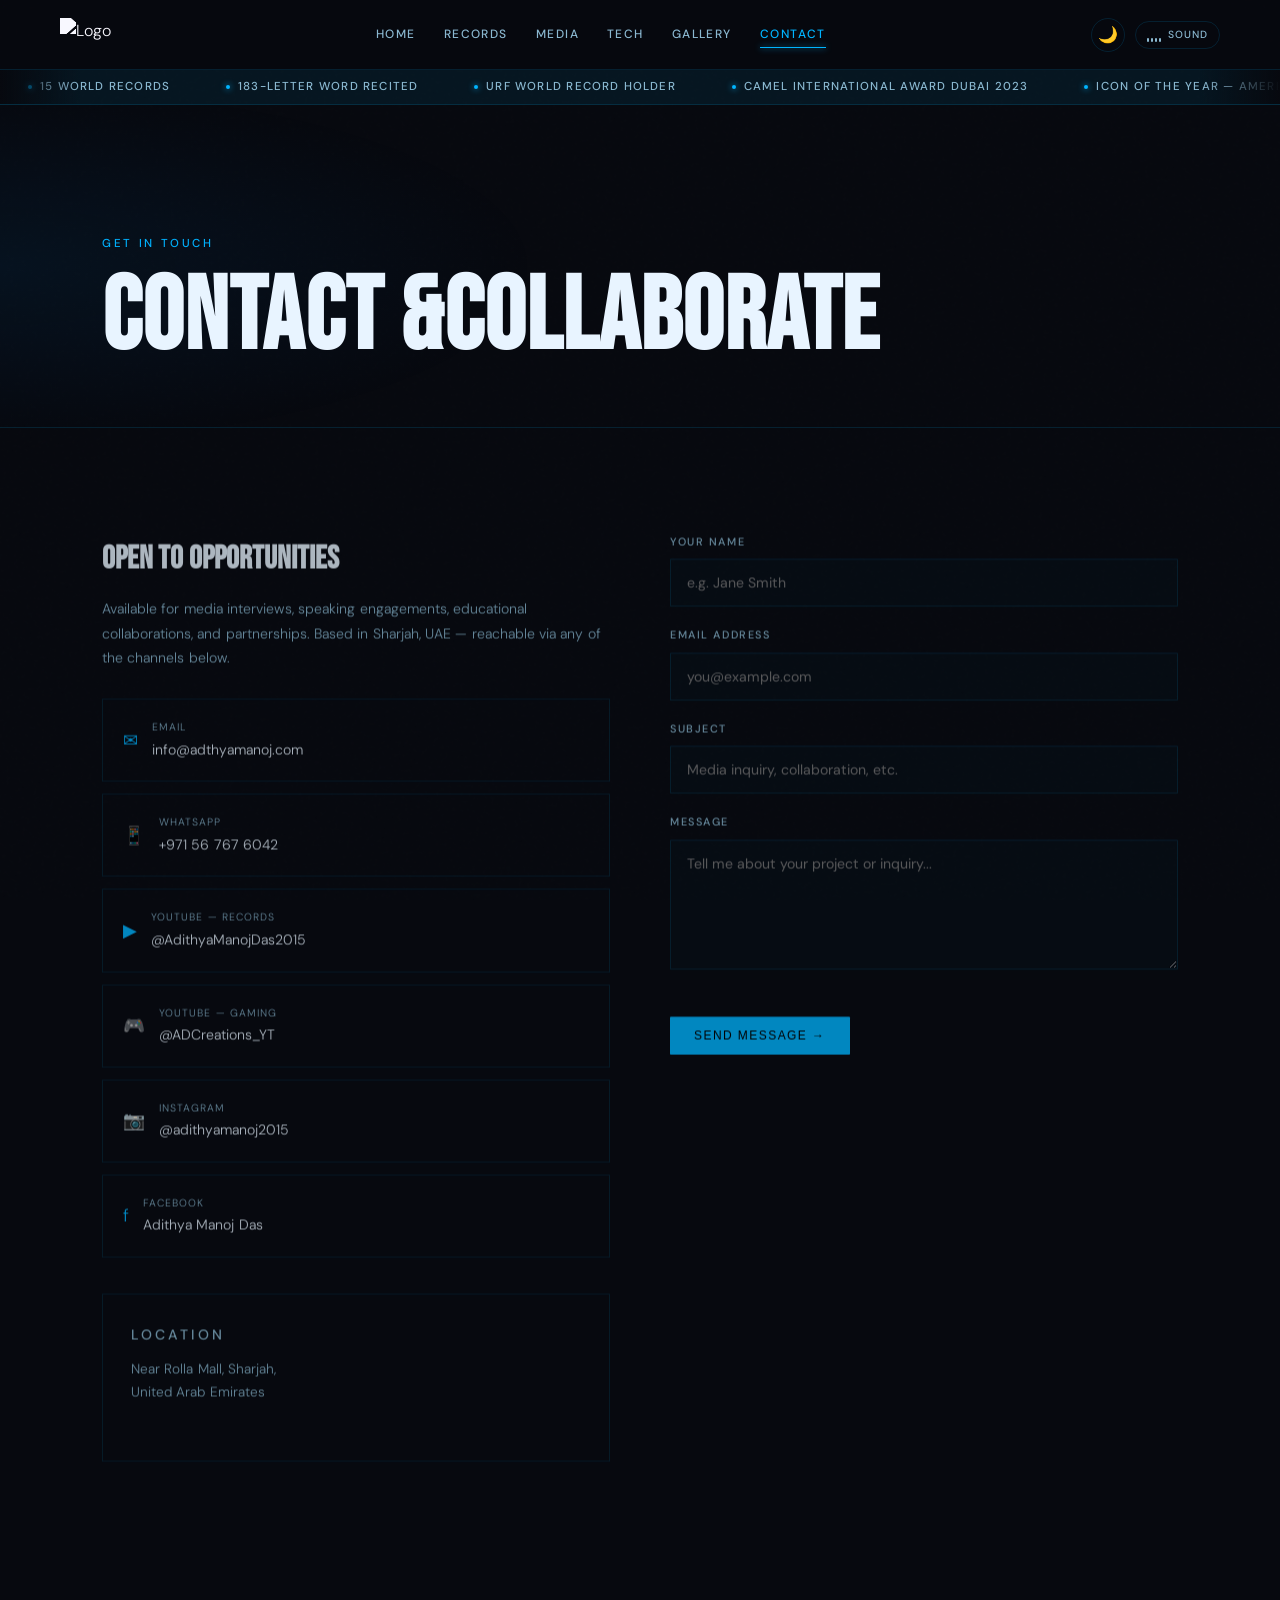
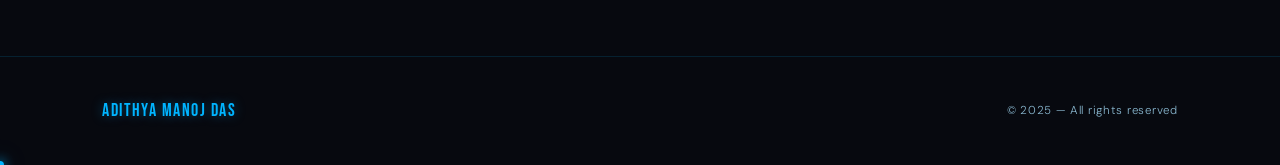
==== contact.html @ e0ce887c "Add files via upload" ====
<!DOCTYPE html>
<html lang="en">
<head>
  <meta charset="UTF-8">
  <meta name="viewport" content="width=device-width, initial-scale=1.0">
  <title>Contact | Adithya Manoj Das</title>
  <link rel="stylesheet" href="style.css">
</head>
<body>

<div class="page-transition"></div>
<nav class="navbar">
  <a href="index.html" class="logo">
    <img src="https://adithyamanojdas.com/assets/img/logo/logo.svg" alt="Logo">
  </a>
  <div class="nav-links" id="navLinks">
    <a href="index.html">Home</a>
    <a href="records.html">Records</a>
    <a href="media.html">Media</a>
    <a href="tech.html">Tech</a>
    <a href="gallery.html">Gallery</a>
    <a href="contact.html">Contact</a>
  </div>
  <div class="nav-right">
    <button class="theme-btn" id="themeBtn" title="Toggle theme">🌙</button>
    <button class="audio-btn" id="audioBtn" title="Toggle ambient sound">
      <span class="audio-icon">
        <span class="bar"></span><span class="bar"></span>
        <span class="bar"></span><span class="bar"></span>
      </span>
      <span class="audio-label">Sound</span>
    </button>
    <button class="hamburger" id="hamburger" aria-label="Menu">
      <span></span><span></span><span></span>
    </button>
  </div>
</nav>
<div class="page-main">

<div class="page-header">
  <p class="eyebrow">Get in Touch</p>
  <h1>Contact &amp;<br>Collaborate</h1>
</div>

<section class="section">
  <div class="contact-grid">

    <!-- LEFT: INFO -->
    <div class="contact-info reveal">
      <h2>Open to Opportunities</h2>
      <p>
        Available for media interviews, speaking engagements, 
        educational collaborations, and partnerships. Based in Sharjah, UAE — 
        reachable via any of the channels below.
      </p>

      <a href="mailto:info@adthyamanoj.com" class="contact-link">
        <span class="contact-link-icon">✉</span>
        <div>
          <div class="contact-link-label">Email</div>
          <div style="font-size:0.88rem; margin-top:2px;">info@adthyamanoj.com</div>
        </div>
      </a>

      <a href="https://wa.me/971567676042" target="_blank" rel="noopener" class="contact-link">
        <span class="contact-link-icon">📱</span>
        <div>
          <div class="contact-link-label">WhatsApp</div>
          <div style="font-size:0.88rem; margin-top:2px;">+971 56 767 6042</div>
        </div>
      </a>

      <a href="https://youtube.com/@AdithyaManojDas2015" target="_blank" rel="noopener" class="contact-link">
        <span class="contact-link-icon">▶</span>
        <div>
          <div class="contact-link-label">YouTube — Records</div>
          <div style="font-size:0.88rem; margin-top:2px;">@AdithyaManojDas2015</div>
        </div>
      </a>

      <a href="https://youtube.com/@ADCreations_YT" target="_blank" rel="noopener" class="contact-link">
        <span class="contact-link-icon">🎮</span>
        <div>
          <div class="contact-link-label">YouTube — Gaming</div>
          <div style="font-size:0.88rem; margin-top:2px;">@ADCreations_YT</div>
        </div>
      </a>

      <a href="https://instagram.com/adithyamanoj2015" target="_blank" rel="noopener" class="contact-link">
        <span class="contact-link-icon">📷</span>
        <div>
          <div class="contact-link-label">Instagram</div>
          <div style="font-size:0.88rem; margin-top:2px;">@adithyamanoj2015</div>
        </div>
      </a>

      <a href="https://www.facebook.com/profile.php?id=100076441651456" target="_blank" rel="noopener" class="contact-link">
        <span class="contact-link-icon">f</span>
        <div>
          <div class="contact-link-label">Facebook</div>
          <div style="font-size:0.88rem; margin-top:2px;">Adithya Manoj Das</div>
        </div>
      </a>

      <div style="margin-top:36px; padding:28px; border:1px solid var(--border);">
        <p class="section-label" style="margin-bottom:10px;">Location</p>
        <p style="font-size:0.85rem; color:var(--muted);">Near Rolla Mall, Sharjah,<br>United Arab Emirates</p>
      </div>
    </div>

    <!-- RIGHT: FORM -->
    <div class="reveal">
      <form id="contactForm">
        <div class="form-field">
          <label for="name">Your Name</label>
          <input type="text" id="name" name="name" placeholder="e.g. Jane Smith" required>
        </div>
        <div class="form-field">
          <label for="email">Email Address</label>
          <input type="email" id="email" name="email" placeholder="you@example.com" required>
        </div>
        <div class="form-field">
          <label for="subject">Subject</label>
          <input type="text" id="subject" name="subject" placeholder="Media inquiry, collaboration, etc.">
        </div>
        <div class="form-field">
          <label for="message">Message</label>
          <textarea id="message" name="message" placeholder="Tell me about your project or inquiry..." required></textarea>
        </div>
        <button type="submit" class="btn">Send Message →</button>
      </form>
    </div>

  </div>
</section>

<footer>
  <span class="foot-logo">Adithya Manoj Das</span>
  <p>© 2025 — All rights reserved</p>
</footer>

<script src="script.js"></script>
</div><!-- /page-main -->
</body>
</html>
---- style.css ----
@import url('https://fonts.googleapis.com/css2?family=Bebas+Neue&family=DM+Sans:ital,opsz,wght@0,9..40,300;0,9..40,400;0,9..40,500;0,9..40,700;1,9..40,300&display=swap');

/* ===== VARIABLES ===== */
:root {
  --bg:        #07090f;
  --bg2:       #0c0f1a;
  --blue:      #00b4ff;
  --blue-dim:  rgba(0, 180, 255, 0.08);
  --blue-glow: rgba(0, 180, 255, 0.35);
  --blue-mid:  rgba(0, 180, 255, 0.18);
  --white:     #e8f4ff;
  --muted:     #8ab8d0;
  --border:    rgba(0, 180, 255, 0.14);
  --card-bg:   rgba(0, 180, 255, 0.03);
}

body.light-mode {
  --bg:        #f0f5ff;
  --bg2:       #e4eeff;
  --blue:      #0077cc;
  --blue-dim:  rgba(0, 120, 200, 0.08);
  --blue-glow: rgba(0, 120, 200, 0.25);
  --blue-mid:  rgba(0, 120, 200, 0.15);
  --white:     #0a1020;
  --muted:     #446080;
  --border:    rgba(0, 120, 200, 0.18);
  --card-bg:   rgba(0, 120, 200, 0.04);
}

/* ===== RESET ===== */
*, *::before, *::after { margin: 0; padding: 0; box-sizing: border-box; }
html { scroll-behavior: smooth; }

body {
  background: var(--bg);
  color: var(--white);
  font-family: 'DM Sans', sans-serif;
  font-weight: 300;
  line-height: 1.6;
  word-spacing: 0.02em;
  overflow-x: hidden;
  min-height: 100vh;
  transition: background 0.4s, color 0.4s;
}

/* ===== PAGE TRANSITION OVERLAY ===== */
.page-transition {
  position: fixed;
  inset: 0;
  background: var(--bg);
  z-index: 9999;
  pointer-events: none;
  opacity: 0;
  transition: opacity 0.35s ease;
}
.page-transition.fade-out { opacity: 1; pointer-events: all; }
body.page-entering .page-transition { opacity: 1; }
body.page-entering { animation: pageEnter 0.4s ease forwards; }
@keyframes pageEnter {
  from { opacity: 0; transform: translateY(10px); }
  to   { opacity: 1; transform: translateY(0); }
}

/* ===== CURSOR GLOW ===== */
.cursor-glow {
  position: fixed;
  width: 380px;
  height: 380px;
  border-radius: 50%;
  background: radial-gradient(circle, rgba(0,180,255,0.1) 0%, transparent 70%);
  pointer-events: none;
  z-index: 1;
  transform: translate(-50%, -50%);
  transition: opacity 0.3s;
}

.cursor-dot {
  position: fixed;
  width: 8px;
  height: 8px;
  border-radius: 50%;
  background: var(--blue);
  pointer-events: none;
  z-index: 9998;
  transform: translate(-50%, -50%);
  box-shadow: 0 0 12px var(--blue), 0 0 24px var(--blue-glow);
  transition: width 0.2s, height 0.2s, background 0.2s;
}

.cursor-dot.hovering {
  width: 20px;
  height: 20px;
  background: transparent;
  border: 1.5px solid var(--blue);
  box-shadow: 0 0 20px var(--blue-glow);
}

/* ===== NOISE TEXTURE ===== */
body::before {
  content: '';
  position: fixed;
  inset: 0;
  background-image: url("data:image/svg+xml,%3Csvg viewBox='0 0 256 256' xmlns='http://www.w3.org/2000/svg'%3E%3Cfilter id='noise'%3E%3CfeTurbulence type='fractalNoise' baseFrequency='0.9' numOctaves='4' stitchTiles='stitch'/%3E%3C/filter%3E%3Crect width='100%25' height='100%25' filter='url(%23noise)' opacity='0.03'/%3E%3C/svg%3E");
  pointer-events: none;
  z-index: 0;
  opacity: 0.35;
}

/* ===== NAVBAR ===== */
.navbar {
  position: fixed;
  top: 0; left: 0; right: 0;
  z-index: 500;
  padding: 0 clamp(20px, 5vw, 60px);
  height: 70px;
  display: flex;
  align-items: center;
  justify-content: space-between;
  gap: 20px;
  background: rgba(7, 9, 15, 0.88);
  backdrop-filter: blur(20px);
  border-bottom: 1px solid var(--border);
}
body.light-mode .navbar { background: rgba(240,245,255,0.92); }

.logo {
  display: flex;
  align-items: center;
  gap: 10px;
  text-decoration: none;
  flex-shrink: 0;
}

.logo img {
  height: 34px;
  width: auto;
  filter: brightness(0) invert(1) sepia(1) saturate(3) hue-rotate(180deg);
  transition: filter 0.3s;
}
body.light-mode .logo img { filter: brightness(0) saturate(100%) invert(30%) sepia(80%) saturate(500%) hue-rotate(180deg); }

.logo-text {
  font-family: 'Bebas Neue', sans-serif;
  font-size: 1.15rem;
  letter-spacing: 0.08em;
  color: var(--blue);
}

.nav-links {
  display: flex;
  gap: 28px;
  align-items: center;
  flex: 1;
  justify-content: center;
}

.nav-links a {
  font-size: 0.75rem;
  font-weight: 500;
  letter-spacing: 0.12em;
  text-transform: uppercase;
  color: var(--muted);
  text-decoration: none;
  transition: color 0.2s;
  position: relative;
  white-space: nowrap;
}

.nav-links a::after {
  content: '';
  position: absolute;
  bottom: -4px; left: 0; right: 0;
  height: 1px;
  background: var(--blue);
  transform: scaleX(0);
  transition: transform 0.25s;
  box-shadow: 0 0 6px var(--blue);
}

.nav-links a:hover { color: var(--white); }
.nav-links a:hover::after { transform: scaleX(1); }
.nav-links a.active { color: var(--blue); }
.nav-links a.active::after { transform: scaleX(1); }

.nav-right {
  display: flex;
  align-items: center;
  gap: 10px;
  flex-shrink: 0;
}

/* ===== THEME TOGGLE ===== */
.theme-btn {
  background: none;
  border: 1px solid var(--border);
  color: var(--muted);
  font-size: 1rem;
  width: 34px;
  height: 34px;
  border-radius: 50%;
  cursor: pointer;
  display: flex;
  align-items: center;
  justify-content: center;
  transition: border-color 0.2s, background 0.2s, color 0.2s;
  line-height: 1;
}
.theme-btn:hover { border-color: var(--blue); color: var(--blue); background: var(--blue-dim); }

/* ===== AUDIO BUTTON ===== */
.audio-btn {
  display: flex;
  align-items: center;
  gap: 7px;
  background: none;
  border: 1px solid var(--border);
  color: var(--muted);
  font-family: 'DM Sans', sans-serif;
  font-size: 0.65rem;
  font-weight: 500;
  letter-spacing: 0.1em;
  text-transform: uppercase;
  padding: 6px 11px;
  border-radius: 100px;
  cursor: pointer;
  transition: color 0.2s, border-color 0.2s, background 0.2s;
  white-space: nowrap;
}
.audio-btn:hover { color: var(--white); border-color: rgba(0,180,255,0.4); }
.audio-btn.playing { color: var(--blue); border-color: var(--blue); background: var(--blue-dim); box-shadow: 0 0 10px var(--blue-dim); }

.audio-icon {
  width: 14px; height: 14px;
  display: flex;
  align-items: flex-end;
  justify-content: center;
  gap: 2px;
}
.audio-icon .bar {
  width: 2px; background: currentColor;
  border-radius: 1px; height: 4px;
}
.audio-btn.playing .bar:nth-child(1) { animation: barBounce 0.8s 0.00s ease-in-out infinite alternate; }
.audio-btn.playing .bar:nth-child(2) { animation: barBounce 0.8s 0.15s ease-in-out infinite alternate; }
.audio-btn.playing .bar:nth-child(3) { animation: barBounce 0.8s 0.30s ease-in-out infinite alternate; }
.audio-btn.playing .bar:nth-child(4) { animation: barBounce 0.8s 0.45s ease-in-out infinite alternate; }
@keyframes barBounce { from { height: 3px; } to { height: 12px; } }

/* ===== TICKER ===== */
.ticker {
  background: var(--blue-dim);
  border-bottom: 1px solid var(--border);
  padding: 8px 0;
  overflow: hidden;
  position: relative;
  margin-top: 70px;
}
.ticker::before, .ticker::after {
  content: '';
  position: absolute;
  top: 0; bottom: 0;
  width: 80px;
  z-index: 2;
}
.ticker::before { left: 0; background: linear-gradient(to right, var(--bg), transparent); }
.ticker::after  { right: 0; background: linear-gradient(to left, var(--bg), transparent); }
body.light-mode .ticker::before { background: linear-gradient(to right, var(--bg), transparent); }
body.light-mode .ticker::after  { background: linear-gradient(to left, var(--bg), transparent); }

.ticker-track {
  display: flex;
  gap: 0;
  white-space: nowrap;
  animation: tickerScroll 35s linear infinite;
  will-change: transform;
}
.ticker-track:hover { animation-play-state: paused; }

@keyframes tickerScroll {
  from { transform: translateX(0); }
  to   { transform: translateX(-50%); }
}

.ticker-item {
  display: inline-flex;
  align-items: center;
  gap: 8px;
  padding: 0 28px;
  font-size: 0.72rem;
  font-weight: 500;
  letter-spacing: 0.1em;
  text-transform: uppercase;
  color: var(--muted);
}
.ticker-item .dot {
  width: 4px; height: 4px;
  border-radius: 50%;
  background: var(--blue);
  box-shadow: 0 0 6px var(--blue);
  flex-shrink: 0;
}

/* ===== HERO ===== */
.hero {
  min-height: 100vh;
  display: flex;
  flex-direction: column;
  justify-content: center;
  padding: 80px clamp(24px, 8vw, 120px) 80px;
  position: relative;
  overflow: hidden;
}

/* Animated gradient bg */
.hero-bg {
  position: absolute;
  inset: 0;
  background:
    radial-gradient(ellipse 60% 50% at 20% 60%, rgba(0,100,180,0.12) 0%, transparent 70%),
    radial-gradient(ellipse 40% 60% at 80% 30%, rgba(0,180,255,0.07) 0%, transparent 70%);
  animation: bgShift 12s ease-in-out infinite alternate;
  pointer-events: none;
}
@keyframes bgShift {
  from { transform: scale(1) translate(0, 0); }
  to   { transform: scale(1.08) translate(-2%, 2%); }
}

.hero-bg-line {
  position: absolute;
  top: 0; bottom: 0;
  width: 1px;
  background: linear-gradient(to bottom, transparent, var(--border) 30%, var(--border) 70%, transparent);
}
.hero-bg-line:nth-child(1) { left:  clamp(24px, 8vw, 120px); }
.hero-bg-line:nth-child(2) { right: clamp(24px, 8vw, 120px); }

.hero-content { position: relative; z-index: 2; }

.hero-eyebrow {
  font-size: 0.72rem;
  font-weight: 500;
  letter-spacing: 0.22em;
  text-transform: uppercase;
  color: var(--blue);
  margin-bottom: 20px;
  opacity: 0;
  animation: fadeUp 0.8s 0.1s ease forwards;
  text-shadow: 0 0 20px var(--blue-glow);
}

.hero h1 {
  font-family: 'Bebas Neue', sans-serif;
  font-size: clamp(5rem, 13vw, 13rem);
  line-height: 0.9;
  letter-spacing: -0.01em;
  color: var(--white);
  opacity: 0;
  animation: fadeUp 0.9s 0.25s ease forwards;
}
.hero h1 span {
  display: block;
  color: var(--blue);
  text-shadow: 0 0 40px rgba(0,180,255,0.4);
}

.hero-sub {
  margin-top: 28px;
  font-size: clamp(0.9rem, 1.5vw, 1.05rem);
  color: var(--muted);
  max-width: 540px;
  line-height: 1.75;
  opacity: 0;
  animation: fadeUp 0.9s 0.4s ease forwards;
}

.hero-tags {
  display: flex;
  flex-wrap: wrap;
  gap: 10px;
  margin-top: 28px;
  opacity: 0;
  animation: fadeUp 0.9s 0.55s ease forwards;
}

.tag {
  font-size: 0.7rem;
  font-weight: 500;
  letter-spacing: 0.1em;
  text-transform: uppercase;
  padding: 6px 14px;
  border: 1px solid var(--border);
  border-radius: 100px;
  color: var(--muted);
  transition: border-color 0.2s, color 0.2s;
}
.tag:hover { border-color: var(--blue); color: var(--blue); }

/* ===== STATS BAR ===== */
.stats-bar {
  display: flex;
  margin-top: 60px;
  border: 1px solid var(--border);
  max-width: 680px;
  overflow: hidden;
  opacity: 0;
  animation: fadeUp 0.9s 0.7s ease forwards;
}

.stat-item {
  flex: 1;
  padding: 28px 24px;
  border-right: 1px solid var(--border);
  background: var(--card-bg);
  transition: background 0.3s;
}
.stat-item:last-child { border-right: none; }
.stat-item:hover { background: var(--blue-dim); }

.stat-num {
  font-family: 'Bebas Neue', sans-serif;
  font-size: 3rem;
  color: var(--blue);
  line-height: 1;
  text-shadow: 0 0 20px rgba(0,180,255,0.5);
}
.stat-label {
  font-size: 0.68rem;
  font-weight: 500;
  letter-spacing: 0.1em;
  text-transform: uppercase;
  color: var(--muted);
  margin-top: 6px;
}

/* ===== SECTIONS ===== */
.section {
  padding: 100px clamp(24px, 8vw, 120px);
  position: relative;
}

.section-label {
  font-size: 0.68rem;
  font-weight: 500;
  letter-spacing: 0.22em;
  text-transform: uppercase;
  color: var(--blue);
  margin-bottom: 16px;
}

.section-title {
  font-family: 'Bebas Neue', sans-serif;
  font-size: clamp(2.5rem, 6vw, 5rem);
  letter-spacing: 0.02em;
  line-height: 1;
  color: var(--white);
  margin-bottom: 48px;
}

/* ===== CARDS ===== */
.card-grid {
  display: grid;
  grid-template-columns: repeat(auto-fill, minmax(300px, 1fr));
  gap: 1px;
  border: 1px solid var(--border);
}

.card {
  background: var(--card-bg);
  padding: 36px;
  position: relative;
  overflow: hidden;
  transition: background 0.3s, transform 0.5s ease;
  transform-style: preserve-3d;
  will-change: transform;
}
.card::before {
  content: '';
  position: absolute;
  top: 0; left: 0;
  width: 3px; height: 0;
  background: var(--blue);
  box-shadow: 0 0 10px var(--blue);
  transition: height 0.4s ease;
}
.card:hover { background: var(--blue-dim); }
.card:hover::before { height: 100%; }

.card-icon { font-size: 1.6rem; margin-bottom: 18px; display: block; }

.card h2 {
  font-family: 'Bebas Neue', sans-serif;
  font-size: 1.6rem;
  letter-spacing: 0.04em;
  color: var(--white);
  margin-bottom: 12px;
}
.card h3 {
  font-size: 0.85rem;
  font-weight: 500;
  color: var(--blue);
  letter-spacing: 0.08em;
  text-transform: uppercase;
  margin-bottom: 10px;
}
.card p {
  font-size: 0.88rem;
  color: var(--muted);
  line-height: 1.75;
}

/* ===== ABOUT STRIP ===== */
.about-strip {
  display: grid;
  grid-template-columns: 1fr 1fr;
  gap: 1px;
  background: var(--border);
  border: 1px solid var(--border);
  margin-top: 60px;
}

.about-block {
  background: var(--bg);
  padding: 48px 40px;
  transition: background 0.3s;
}
.about-block:hover { background: var(--blue-dim); }
.about-block h3 {
  font-family: 'Bebas Neue', sans-serif;
  font-size: 1.4rem;
  letter-spacing: 0.06em;
  color: var(--blue);
  margin-bottom: 16px;
}
.about-block p { font-size: 0.88rem; line-height: 1.8; color: var(--muted); }

/* ===== BUTTONS ===== */
.btn {
  display: inline-flex;
  align-items: center;
  gap: 10px;
  font-size: 0.75rem;
  font-weight: 500;
  letter-spacing: 0.12em;
  text-transform: uppercase;
  color: #000;
  background: var(--blue);
  padding: 12px 24px;
  text-decoration: none;
  border-radius: 1px;
  transition: background 0.2s, transform 0.2s, box-shadow 0.2s;
  margin-top: 20px;
  border: none;
  cursor: pointer;
  position: relative;
  overflow: hidden;
}
.btn::after {
  content: '';
  position: absolute;
  inset: 0;
  background: rgba(255,255,255,0.15);
  opacity: 0;
  transition: opacity 0.2s;
}
.btn:hover { box-shadow: 0 0 20px rgba(0,180,255,0.5); transform: translateY(-2px); }
.btn:hover::after { opacity: 1; }

.btn-outline {
  background: transparent;
  color: var(--blue);
  border: 1px solid var(--blue);
}
.btn-outline:hover { background: var(--blue-dim); color: var(--blue); box-shadow: 0 0 16px rgba(0,180,255,0.3); }

/* ===== TIMELINE ===== */
.timeline {
  position: relative;
  padding-left: 40px;
  max-width: 720px;
}
.timeline::before {
  content: '';
  position: absolute;
  left: 0; top: 8px; bottom: 0;
  width: 1px;
  background: var(--border);
}
.timeline-item {
  position: relative;
  margin-bottom: 56px;
}
.timeline-item::before {
  content: '';
  position: absolute;
  left: -44px; top: 6px;
  width: 9px; height: 9px;
  border-radius: 50%;
  border: 1px solid var(--blue);
  background: var(--bg);
  box-shadow: 0 0 8px var(--blue-glow);
}
.timeline-year {
  font-family: 'Bebas Neue', sans-serif;
  font-size: 2rem;
  color: var(--blue);
  letter-spacing: 0.06em;
  line-height: 1;
  margin-bottom: 8px;
  text-shadow: 0 0 15px rgba(0,180,255,0.4);
}
.timeline-text {
  font-size: 0.88rem;
  color: var(--muted);
  line-height: 1.75;
  max-width: 440px;
}

/* ===== RECORD LIST ===== */
.record-list {
  list-style: none;
  display: flex;
  flex-wrap: wrap;
  gap: 10px;
  margin-top: 8px;
}
.record-list li { font-size: 0.72rem; font-weight: 500; letter-spacing: 0.06em; border-radius: 2px; padding: 0; }

.record-link, .record-tag {
  display: inline-block;
  padding: 5px 12px;
  border: 1px solid var(--border);
  border-radius: 2px;
  color: var(--muted);
  text-decoration: none;
  transition: color 0.2s, border-color 0.2s, background 0.2s, box-shadow 0.2s;
}
.record-link {
  border-color: rgba(0, 180, 255, 0.35);
  color: var(--blue);
}
.record-link:hover {
  background: var(--blue-dim);
  border-color: var(--blue);
  color: #60d0ff;
  box-shadow: 0 0 10px rgba(0,180,255,0.2);
}

/* ===== PAGE HEADER ===== */
.page-header {
  padding: 130px clamp(24px, 8vw, 120px) 60px;
  border-bottom: 1px solid var(--border);
  position: relative;
  overflow: hidden;
}
.page-header::before {
  content: '';
  position: absolute;
  inset: 0;
  background: radial-gradient(ellipse 60% 80% at 0% 50%, rgba(0,100,180,0.1) 0%, transparent 70%);
  pointer-events: none;
}
.page-header .eyebrow {
  font-size: 0.72rem;
  font-weight: 500;
  letter-spacing: 0.22em;
  text-transform: uppercase;
  color: var(--blue);
  margin-bottom: 16px;
}
.page-header h1 {
  font-family: 'Bebas Neue', sans-serif;
  font-size: clamp(3.5rem, 8vw, 7rem);
  line-height: 0.95;
  letter-spacing: 0.01em;
  position: relative;
}

/* ===== GALLERY ===== */
.gallery-grid {
  columns: 3;
  column-gap: 12px;
  padding: 0 clamp(24px, 8vw, 120px) 80px;
}
@media (max-width: 900px) { .gallery-grid { columns: 2; } }
@media (max-width: 560px) { .gallery-grid { columns: 1; } }

.gallery-item {
  break-inside: avoid;
  margin-bottom: 12px;
  position: relative;
  overflow: hidden;
  border: 1px solid var(--border);
  cursor: pointer;
}
.gallery-item img {
  width: 100%;
  display: block;
  transition: transform 0.5s ease, filter 0.3s;
  filter: saturate(0.8);
}
.gallery-item:hover img {
  transform: scale(1.05);
  filter: saturate(1.1);
}
.gallery-item::after {
  content: '';
  position: absolute;
  inset: 0;
  background: linear-gradient(to top, rgba(0,0,10,0.6) 0%, transparent 50%);
  opacity: 0;
  transition: opacity 0.3s;
}
.gallery-item:hover::after { opacity: 1; }

/* Lightbox */
.lightbox {
  position: fixed;
  inset: 0;
  background: rgba(7,9,15,0.95);
  z-index: 1000;
  display: flex;
  align-items: center;
  justify-content: center;
  opacity: 0;
  pointer-events: none;
  transition: opacity 0.3s;
  backdrop-filter: blur(10px);
}
.lightbox.open { opacity: 1; pointer-events: all; }
.lightbox img {
  max-width: 90vw;
  max-height: 88vh;
  object-fit: contain;
  border: 1px solid var(--border);
  box-shadow: 0 0 60px rgba(0,100,180,0.3);
}
.lightbox-close {
  position: absolute;
  top: 24px; right: 28px;
  font-size: 1.6rem;
  color: var(--muted);
  cursor: pointer;
  background: none;
  border: none;
  line-height: 1;
  transition: color 0.2s;
}
.lightbox-close:hover { color: var(--blue); }

/* ===== CONTACT ===== */
.contact-grid {
  display: grid;
  grid-template-columns: 1fr 1fr;
  gap: 60px;
  align-items: start;
}
.contact-info h2 {
  font-family: 'Bebas Neue', sans-serif;
  font-size: 2rem;
  color: var(--white);
  margin-bottom: 12px;
}
.contact-info p {
  font-size: 0.88rem;
  color: var(--muted);
  line-height: 1.75;
  margin-bottom: 28px;
}
.contact-link {
  display: flex;
  align-items: center;
  gap: 14px;
  padding: 20px;
  border: 1px solid var(--border);
  margin-bottom: 12px;
  text-decoration: none;
  color: var(--white);
  transition: border-color 0.2s, background 0.2s, box-shadow 0.2s;
  font-size: 0.85rem;
}
.contact-link:hover {
  border-color: var(--blue);
  background: var(--blue-dim);
  box-shadow: 0 0 16px rgba(0,180,255,0.15);
}
.contact-link-icon { color: var(--blue); font-size: 1.1rem; }
.contact-link-label {
  font-size: 0.65rem;
  letter-spacing: 0.1em;
  text-transform: uppercase;
  color: var(--muted);
}

.form-field { margin-bottom: 20px; }
.form-field label {
  display: block;
  font-size: 0.68rem;
  font-weight: 500;
  letter-spacing: 0.14em;
  text-transform: uppercase;
  color: var(--muted);
  margin-bottom: 8px;
}
.form-field input, .form-field textarea {
  width: 100%;
  background: var(--card-bg);
  border: 1px solid var(--border);
  color: var(--white);
  font-family: 'DM Sans', sans-serif;
  font-size: 0.88rem;
  padding: 14px 16px;
  outline: none;
  transition: border-color 0.2s, box-shadow 0.2s;
  border-radius: 1px;
  resize: vertical;
}
.form-field input:focus, .form-field textarea:focus {
  border-color: var(--blue);
  box-shadow: 0 0 12px rgba(0,180,255,0.15);
}
.form-field textarea { min-height: 130px; }

/* ===== MEDIA CARD ===== */
.media-card {
  background: var(--card-bg);
  border: 1px solid var(--border);
  padding: 40px;
  transition: border-color 0.3s, background 0.3s;
}
.media-card:hover { border-color: rgba(0,180,255,0.4); background: var(--blue-dim); }
.media-card .num {
  font-family: 'Bebas Neue', sans-serif;
  font-size: 4rem;
  color: rgba(0,180,255,0.1);
  line-height: 1;
  margin-bottom: 16px;
  border-bottom: 1px solid var(--border);
  padding-bottom: 16px;
}
.media-card h3 {
  font-family: 'Bebas Neue', sans-serif;
  font-size: 1.4rem;
  letter-spacing: 0.04em;
  margin-bottom: 10px;
  color: var(--white);
}

/* ===== FOOTER ===== */
footer {
  margin-top: 100px;
  padding: 40px clamp(24px, 8vw, 120px);
  border-top: 1px solid var(--border);
  display: flex;
  justify-content: space-between;
  align-items: center;
  flex-wrap: wrap;
  gap: 16px;
}
.foot-logo {
  font-family: 'Bebas Neue', sans-serif;
  font-size: 1.1rem;
  letter-spacing: 0.08em;
  color: var(--blue);
  text-shadow: 0 0 12px rgba(0,180,255,0.4);
}
footer p { font-size: 0.72rem; color: var(--muted); letter-spacing: 0.06em; }

/* ===== SCROLL PROGRESS BAR ===== */
.scroll-progress {
  position: fixed;
  top: 0; left: 0;
  height: 2px;
  width: 0%;
  background: linear-gradient(to right, var(--blue), rgba(0,200,255,0.6));
  box-shadow: 0 0 8px var(--blue);
  z-index: 9999;
  transition: width 0.1s linear;
}

/* ===== BACK TO TOP ===== */
.back-to-top {
  position: fixed;
  bottom: 32px; right: 32px;
  width: 42px; height: 42px;
  border-radius: 50%;
  background: var(--blue-dim);
  border: 1px solid var(--blue);
  color: var(--blue);
  font-size: 1.1rem;
  cursor: pointer;
  display: flex;
  align-items: center;
  justify-content: center;
  opacity: 0;
  pointer-events: none;
  transition: opacity 0.3s, transform 0.3s, box-shadow 0.2s;
  z-index: 400;
  transform: translateY(10px);
}
.back-to-top.visible {
  opacity: 1;
  pointer-events: all;
  transform: translateY(0);
}
.back-to-top:hover {
  box-shadow: 0 0 20px var(--blue-glow);
  transform: translateY(-3px);
}

@media (max-width: 520px) {
  .back-to-top { bottom: 20px; right: 20px; width: 38px; height: 38px; }
}

/* ===== ANIMATIONS ===== */
@keyframes fadeUp {
  from { opacity: 0; transform: translateY(24px); }
  to   { opacity: 1; transform: translateY(0); }
}

/* JS controls opacity/transform via inline style — CSS just sets initial state */
.reveal {
  opacity: 0;
  transform: translateY(22px);
  will-change: opacity, transform;
}

/* ===== VIDEO EMBED ===== */
.video-wrap {
  position: relative;
  width: 100%;
  max-width: 820px;
  aspect-ratio: 16/9;
  border: 1px solid var(--border);
  overflow: hidden;
  box-shadow: 0 0 40px rgba(0,180,255,0.12);
}
.video-wrap iframe {
  position: absolute;
  inset: 0;
  width: 100%; height: 100%;
  border: none;
}

/* ===== NEWS GRID ===== */
.news-grid {
  display: grid;
  grid-template-columns: repeat(auto-fill, minmax(300px, 1fr));
  gap: 16px;
}

.news-card {
  display: flex;
  flex-direction: column;
  text-decoration: none;
  color: var(--white);
  border: 1px solid var(--border);
  overflow: hidden;
  transition: border-color 0.3s, transform 0.3s, box-shadow 0.3s;
  background: var(--card-bg);
}
.news-card:hover {
  border-color: var(--blue);
  transform: translateY(-4px);
  box-shadow: 0 8px 30px rgba(0,180,255,0.15);
}

.news-thumb {
  position: relative;
  aspect-ratio: 16/9;
  overflow: hidden;
}
.news-thumb img {
  width: 100%; height: 100%;
  object-fit: cover;
  display: block;
  transition: transform 0.5s, filter 0.3s;
  filter: saturate(0.8);
}
.news-card:hover .news-thumb img {
  transform: scale(1.05);
  filter: saturate(1.1);
}
.news-play {
  position: absolute;
  inset: 0;
  display: flex;
  align-items: center;
  justify-content: center;
  background: rgba(0,0,0,0.35);
  color: var(--white);
  font-size: 1.6rem;
  opacity: 0;
  transition: opacity 0.3s;
}
.news-card:hover .news-play { opacity: 1; }

.news-body {
  padding: 24px;
  display: flex;
  flex-direction: column;
  gap: 8px;
  flex: 1;
}
.news-tag {
  font-size: 0.65rem;
  font-weight: 500;
  letter-spacing: 0.14em;
  text-transform: uppercase;
  color: var(--blue);
}
.news-body h3 {
  font-family: 'Bebas Neue', sans-serif;
  font-size: 1.25rem;
  letter-spacing: 0.04em;
  line-height: 1.2;
  color: var(--white);
}
.news-body p {
  font-size: 0.83rem;
  color: var(--muted);
  line-height: 1.7;
  flex: 1;
}
.news-source {
  font-size: 0.68rem;
  color: rgba(0,180,255,0.5);
  letter-spacing: 0.06em;
  margin-top: 4px;
}

@media (max-width: 600px) {
  .news-grid { grid-template-columns: 1fr; }
  .video-wrap { max-width: 100%; }
}

/* ===== IMAGE PRESENTATION STYLES ===== */

/* Faded background image (full-width, ghosted behind content) */
.bg-image-section {
  position: relative;
  overflow: hidden;
}
.bg-image-section .bg-img {
  position: absolute;
  inset: 0;
  background-size: cover;
  background-position: center;
  opacity: 0.07;
  filter: saturate(0) brightness(1.2);
  pointer-events: none;
  transition: opacity 0.5s;
}
body.light-mode .bg-image-section .bg-img { opacity: 0.05; }
.bg-image-section:hover .bg-img { opacity: 0.11; }
.bg-image-section .section-content { position: relative; z-index: 1; }

/* Circle portrait frame */
.circle-portrait-wrap {
  display: flex;
  align-items: center;
  gap: clamp(32px, 6vw, 80px);
  max-width: 900px;
  margin: 48px 0;
  flex-wrap: wrap;
}
.circle-portrait {
  position: relative;
  flex-shrink: 0;
}
.circle-portrait img {
  width: clamp(140px, 22vw, 240px);
  height: clamp(140px, 22vw, 240px);
  object-fit: cover;
  border-radius: 50%;
  border: 2px solid var(--blue);
  box-shadow: 0 0 30px rgba(0,180,255,0.25), 0 0 60px rgba(0,180,255,0.08);
  display: block;
  transition: box-shadow 0.4s, transform 0.4s;
}
.circle-portrait:hover img {
  transform: scale(1.04);
  box-shadow: 0 0 40px rgba(0,180,255,0.4), 0 0 80px rgba(0,180,255,0.15);
}
.circle-portrait::after {
  content: '';
  position: absolute;
  inset: -6px;
  border-radius: 50%;
  border: 1px solid var(--border);
  pointer-events: none;
  animation: rotateBorder 12s linear infinite;
  background: conic-gradient(var(--blue) 0deg, transparent 60deg, transparent 300deg, var(--blue) 360deg);
  -webkit-mask: radial-gradient(farthest-side, transparent calc(100% - 1px), white calc(100% - 1px));
  mask: radial-gradient(farthest-side, transparent calc(100% - 1px), white calc(100% - 1px));
  opacity: 0.5;
}
@keyframes rotateBorder {
  from { transform: rotate(0deg); }
  to   { transform: rotate(360deg); }
}
.circle-portrait-text {
  flex: 1;
  min-width: 200px;
}
.circle-portrait-text p {
  font-size: 0.9rem;
  color: var(--muted);
  line-height: 1.85;
}

/* Side float image (image floats right, text wraps left) */
.float-image-wrap {
  display: grid;
  grid-template-columns: 1fr 380px;
  gap: 48px;
  align-items: center;
  max-width: 960px;
  margin: 40px 0;
}
.float-image-wrap.flip { grid-template-columns: 380px 1fr; }
.float-image-wrap.flip .float-img-col { order: -1; }
.float-img-col {
  position: relative;
  overflow: hidden;
  border: 1px solid var(--border);
}
.float-img-col img {
  width: 100%;
  height: 280px;
  object-fit: cover;
  display: block;
  transition: transform 0.5s, filter 0.3s;
  filter: saturate(0.8);
}
.float-img-col:hover img {
  transform: scale(1.05);
  filter: saturate(1.1);
}
.float-img-col::before {
  content: '';
  position: absolute;
  inset: 0;
  background: linear-gradient(135deg, rgba(0,180,255,0.08) 0%, transparent 60%);
  pointer-events: none;
  z-index: 1;
}
.float-text-col p {
  font-size: 0.9rem;
  color: var(--muted);
  line-height: 1.85;
}
.float-text-col .float-label {
  font-size: 0.68rem;
  font-weight: 500;
  letter-spacing: 0.18em;
  text-transform: uppercase;
  color: var(--blue);
  margin-bottom: 12px;
}
.float-text-col h3 {
  font-family: 'Bebas Neue', sans-serif;
  font-size: 1.8rem;
  letter-spacing: 0.04em;
  color: var(--white);
  margin-bottom: 14px;
  line-height: 1;
}

@media (max-width: 768px) {
  .float-image-wrap,
  .float-image-wrap.flip { grid-template-columns: 1fr; }
  .float-image-wrap.flip .float-img-col { order: 0; }
  .circle-portrait-wrap { flex-direction: column; align-items: flex-start; }
}

/* Legacy photo-strip kept minimal for gallery page only */
.photo-strip {
  display: grid;
  grid-template-columns: repeat(auto-fill, minmax(220px, 1fr));
  gap: 8px;
  margin: 40px 0;
}
.photo-strip-item {
  overflow: hidden;
  border: 1px solid var(--border);
  aspect-ratio: 4/3;
  position: relative;
  cursor: pointer;
}
.photo-strip-item img {
  width: 100%; height: 100%;
  object-fit: cover;
  display: block;
  transition: transform 0.5s, filter 0.3s;
  filter: saturate(0.75) brightness(0.9);
}
.photo-strip-item:hover img { transform: scale(1.06); filter: saturate(1.1) brightness(1); }

/* ===== SCRAMBLE TEXT ===== */
.scramble { display: inline-block; }

/* ===== PAGE MAIN (for animation, excludes fixed navbar) ===== */
.page-main {
  opacity: 0;
  animation: pageEnter 0.4s ease forwards;
}

/* ===== HAMBURGER ===== */
.hamburger {
  display: none;
  flex-direction: column;
  justify-content: center;
  gap: 5px;
  background: none;
  border: 1px solid var(--border);
  padding: 8px 10px;
  border-radius: 4px;
  cursor: pointer;
  width: 38px;
  height: 38px;
}
.hamburger span {
  display: block;
  width: 18px;
  height: 1.5px;
  background: var(--muted);
  border-radius: 2px;
  transition: transform 0.3s, opacity 0.3s, background 0.2s;
}
.hamburger.open span:nth-child(1) { transform: translateY(6.5px) rotate(45deg); background: var(--blue); }
.hamburger.open span:nth-child(2) { opacity: 0; }
.hamburger.open span:nth-child(3) { transform: translateY(-6.5px) rotate(-45deg); background: var(--blue); }

/* ===== RESPONSIVE ===== */
@media (max-width: 860px) {
  /* Hamburger visible */
  .hamburger { display: flex; }

  /* Nav links become a dropdown */
  .nav-links {
    display: none;
    position: fixed;
    top: 70px; left: 0; right: 0;
    background: rgba(7, 9, 15, 0.97);
    backdrop-filter: blur(20px);
    border-bottom: 1px solid var(--border);
    flex-direction: column;
    gap: 0;
    padding: 12px 0;
    z-index: 499;
  }
  body.light-mode .nav-links { background: rgba(240,245,255,0.97); }
  .nav-links.open { display: flex; }
  .nav-links a {
    padding: 14px clamp(20px, 5vw, 60px);
    font-size: 0.85rem;
    border-bottom: 1px solid var(--border);
  }
  .nav-links a:last-child { border-bottom: none; }
  .nav-links a::after { display: none; }

  /* Hide sound label on small screens */
  .audio-label { display: none; }
  .audio-btn { padding: 6px 9px; }

  /* Hero */
  .hero { padding: 80px 24px 60px; }
  .hero h1 { font-size: clamp(3.5rem, 18vw, 7rem); }
  .hero-sub { font-size: 0.9rem; }

  /* Stats */
  .stats-bar { flex-direction: column; max-width: 100%; }
  .stat-item { border-right: none; border-bottom: 1px solid var(--border); }
  .stat-item:last-child { border-bottom: none; }

  /* Grids */
  .about-strip { grid-template-columns: 1fr; }
  .card-grid   { grid-template-columns: 1fr; }
  .contact-grid { grid-template-columns: 1fr; gap: 40px; }
  .photo-strip { grid-template-columns: 1fr 1fr; }

  /* Sections */
  .section { padding: 60px 24px; }
  .page-header { padding: 110px 24px 40px; }
  .gallery-grid { padding: 0 24px 60px; columns: 2; }

  /* About blocks */
  .about-block { padding: 32px 24px; }

  /* Page header title */
  .page-header h1 { font-size: clamp(2.8rem, 12vw, 5rem); }
  .section-title   { font-size: clamp(2rem, 8vw, 3.5rem); }
}

@media (max-width: 520px) {
  .photo-strip { grid-template-columns: 1fr; }
  .gallery-grid { columns: 1; padding: 0 16px 60px; }
  .section { padding: 50px 16px; }
  .page-header { padding: 100px 16px 32px; }
  .hero { padding: 80px 16px 50px; }
  .navbar { padding: 0 16px; }
  .hero h1 { font-size: clamp(3rem, 17vw, 5rem); }

  /* Two-col strip goes 1-col */
  div[style*="grid-template-columns:1fr 1fr"] { display: block !important; }
  div[style*="grid-template-columns:1fr 1fr"] > div { border-right: none !important; border-bottom: 1px solid var(--border); }

  /* Footer */
  footer { flex-direction: column; text-align: center; gap: 10px; }

  /* Contact links */
  .contact-link { padding: 14px; }

  /* Ticker text smaller */
  .ticker-item { font-size: 0.65rem; padding: 0 18px; }
}

@media (max-width: 380px) {
  .hero h1 { font-size: 2.8rem; }
  .nav-right { gap: 6px; }
  .theme-btn { width: 30px; height: 30px; font-size: 0.85rem; }
}
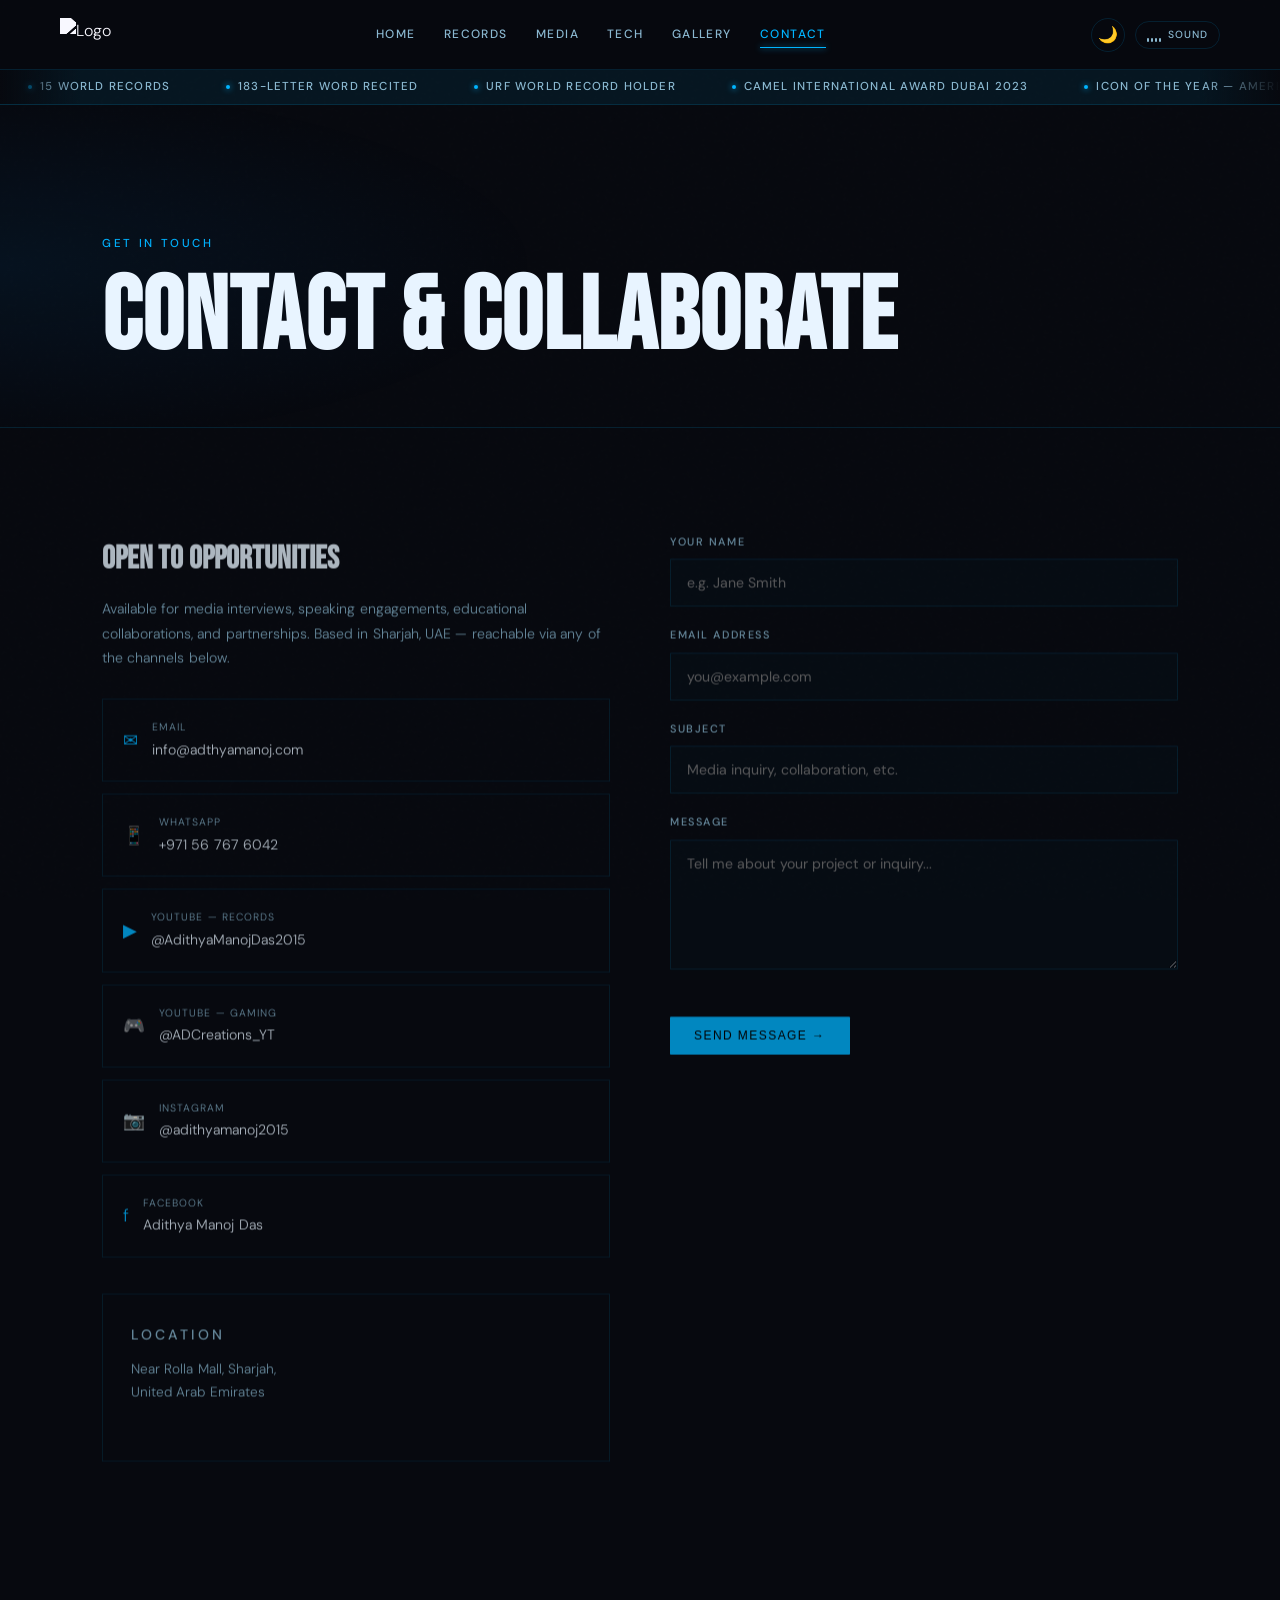
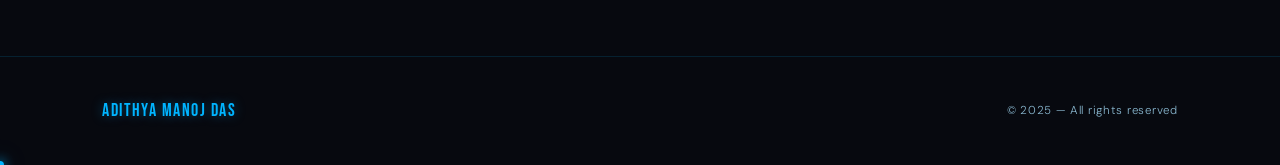
==== commit d87e7f1a: "Update contact.html" ====
--- a/contact.html
+++ b/contact.html
@@ -39,7 +39,7 @@
 
 <div class="page-header">
   <p class="eyebrow">Get in Touch</p>
-  <h1>Contact &amp;<br>Collaborate</h1>
+  <h1>Contact &amp;<br> Collaborate</h1>
 </div>
 
 <section class="section">
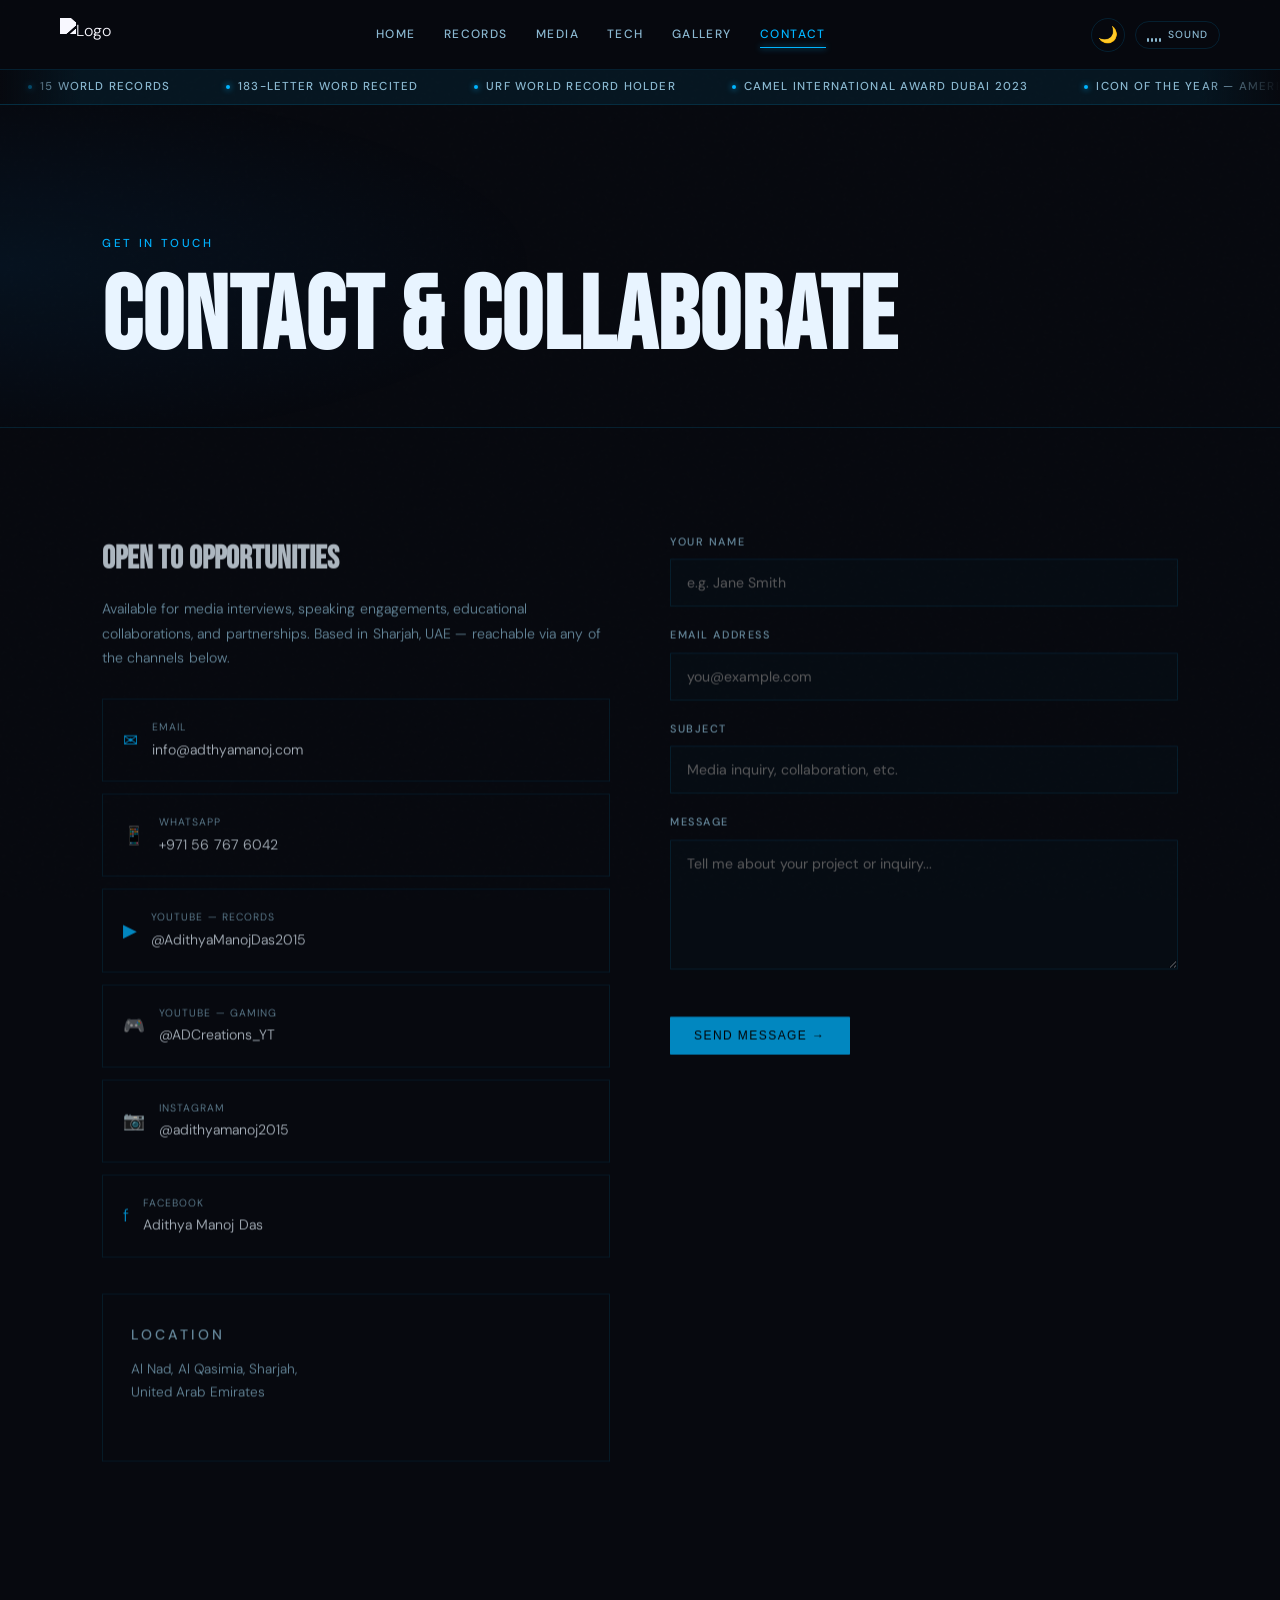
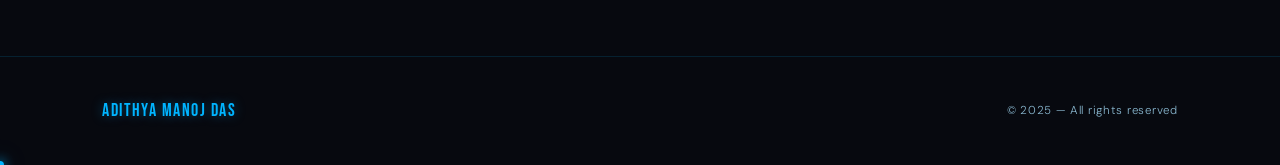
==== commit d3208505: "Update contact.html" ====
--- a/contact.html
+++ b/contact.html
@@ -104,7 +104,7 @@
 
       <div style="margin-top:36px; padding:28px; border:1px solid var(--border);">
         <p class="section-label" style="margin-bottom:10px;">Location</p>
-        <p style="font-size:0.85rem; color:var(--muted);">Near Rolla Mall, Sharjah,<br>United Arab Emirates</p>
+        <p style="font-size:0.85rem; color:var(--muted);">Al Nad, Al Qasimia, Sharjah,<br>United Arab Emirates</p>
       </div>
     </div>
 
